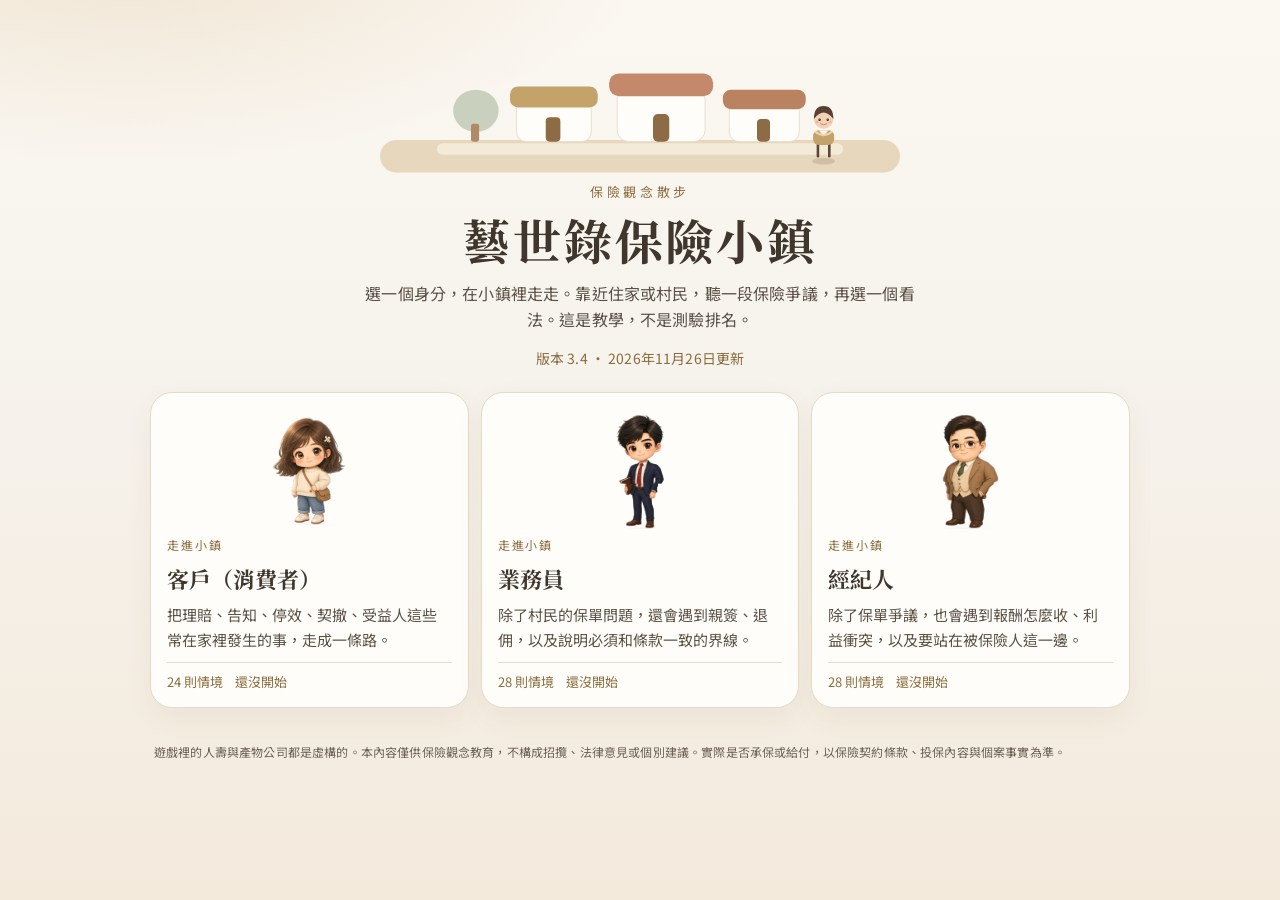
==== island/index.html @ 9fe7c7e7 "Use the smooth chibi walk sheets for every character. All fourteen sheets share one draw size, about" ====
<!DOCTYPE html>
<html lang="zh-Hant">
<head>
  <meta charset="utf-8">
  <meta name="viewport" content="width=device-width, initial-scale=1, viewport-fit=cover">
  <meta name="robots" content="noindex,nofollow">
  <meta name="theme-color" content="#f6f2ec">
  <meta name="format-detection" content="telephone=no">
  <title>藝世錄保險小鎮｜保險觀念散步</title>
  <meta name="description" content="藝世錄保險小鎮是原創的保險觀念教學小遊戲。實際是否給付，以保單條款為準。">
  <link rel="icon" href="../favicon.png">
  <link rel="preconnect" href="https://fonts.googleapis.com">
  <link rel="preconnect" href="https://fonts.gstatic.com" crossorigin>
  <link href="https://fonts.googleapis.com/css2?family=Noto+Sans+TC:wght@400;500;600;700&family=Noto+Serif+TC:wght@600;700&display=swap" rel="stylesheet">
  <link rel="stylesheet" href="styles.css?v=3.4">
</head>
<body>
  <a class="skip" href="#title-main">跳至主要內容</a>
  <section id="title-screen">
    <div class="shell">
      <svg class="skyline" viewBox="0 0 640 168" role="img" aria-label="藝世錄保險小鎮的房子、小路與樹">
        <rect x="0" y="128" width="640" height="40" rx="20" fill="#e7d7bc"/>
        <rect x="70" y="132" width="500" height="14" rx="7" fill="#f4ead8"/>
        <ellipse cx="118" cy="92" rx="28" ry="26" fill="#c9d0be"/>
        <rect x="112" y="108" width="10" height="22" rx="3" fill="#b08968"/>
        <g>
          <rect x="168" y="78" width="92" height="52" rx="12" fill="#fffdf9" stroke="#e3dacb"/>
          <rect x="160" y="62" width="108" height="26" rx="10" fill="#c4a36a"/>
          <rect x="204" y="100" width="18" height="30" rx="5" fill="#8d6b45"/>
        </g>
        <g>
          <rect x="292" y="64" width="108" height="66" rx="14" fill="#fffdf9" stroke="#e3dacb"/>
          <rect x="282" y="46" width="128" height="28" rx="12" fill="#c4896a"/>
          <rect x="336" y="96" width="20" height="34" rx="6" fill="#8d6b45"/>
        </g>
        <g>
          <rect x="430" y="80" width="86" height="50" rx="12" fill="#fffdf9" stroke="#e3dacb"/>
          <rect x="422" y="66" width="102" height="24" rx="10" fill="#b98362"/>
          <rect x="464" y="102" width="16" height="28" rx="5" fill="#8d6b45"/>
        </g>
        <g transform="translate(524,70)">
          <ellipse cx="22" cy="84" rx="14" ry="4" fill="rgba(90,70,40,.16)"/>
          <path d="M15 62 v16" stroke="#5c4638" stroke-width="3.2" stroke-linecap="round"/>
          <path d="M29 62 v16" stroke="#5c4638" stroke-width="3.2" stroke-linecap="round"/>
          <rect x="9" y="46" width="26" height="18" rx="7" fill="#c4a36a"/>
          <path d="M16 46 L22 53 L28 46" fill="#fff6ea"/>
          <path d="M12 48 Q22 56 32 48" stroke="#f0d5b4" stroke-width="2.4" fill="none" stroke-linecap="round"/>
          <circle cx="22" cy="32" r="12" fill="#f4d2b4"/>
          <path d="M10 32 Q10 16 22 16 Q34 16 34 32 Q28 24 22 24 Q16 24 10 32" fill="#5a4034"/>
          <circle cx="17" cy="33" r="1.5" fill="#3a2e28"/>
          <circle cx="27" cy="33" r="1.5" fill="#3a2e28"/>
          <circle cx="16.4" cy="32.4" r="0.45" fill="#fff"/>
          <circle cx="26.4" cy="32.4" r="0.45" fill="#fff"/>
          <path d="M18 38 Q22 41 26 38" stroke="#c47d78" stroke-width="1.1" fill="none" stroke-linecap="round"/>
          <ellipse cx="14" cy="36" rx="2" ry="1" fill="rgba(206,124,110,.4)"/>
          <ellipse cx="30" cy="36" rx="2" ry="1" fill="rgba(206,124,110,.4)"/>
        </g>
      </svg>
      <p class="eyebrow">保險觀念散步</p>
      <h1 id="title-main">藝世錄保險小鎮</h1>
      <p class="lede">選一個身分，在小鎮裡走走。靠近住家或村民，聽一段保險爭議，再選一個看法。這是教學，不是測驗排名。</p>
      <p class="version" id="version-line">版本 3.4 · 2026年11月26日更新</p>
      <div class="roles" role="group" aria-label="選擇身分">
        <button class="role-card" type="button" data-role="consumer">
          <img class="role-full" alt="" data-art="client" width="88" height="120">
          <span class="kicker">走進小鎮</span>
          <span class="role-name">客戶（消費者）</span>
          <span class="role-desc">把理賠、告知、停效、契撤、受益人這些常在家裡發生的事，走成一條路。</span>
          <span class="role-meta"><span id="count-consumer">24 則情境</span><span id="prog-consumer">還沒開始</span></span>
        </button>
        <button class="role-card" type="button" data-role="agent">
          <img class="role-full" alt="" data-art="agent" width="88" height="120">
          <span class="kicker">走進小鎮</span>
          <span class="role-name">業務員</span>
          <span class="role-desc">除了村民的保單問題，還會遇到親簽、退佣，以及說明必須和條款一致的界線。</span>
          <span class="role-meta"><span id="count-agent">28 則情境</span><span id="prog-agent">還沒開始</span></span>
        </button>
        <button class="role-card" type="button" data-role="broker">
          <img class="role-full" alt="" data-art="broker" width="88" height="120">
          <span class="kicker">走進小鎮</span>
          <span class="role-name">經紀人</span>
          <span class="role-desc">除了保單爭議，也會遇到報酬怎麼收、利益衝突，以及要站在被保險人這一邊。</span>
          <span class="role-meta"><span id="count-broker">28 則情境</span><span id="prog-broker">還沒開始</span></span>
        </button>
      </div>
      <p class="legal">遊戲裡的人壽與產物公司都是虛構的。本內容僅供保險觀念教育，不構成招攬、法律意見或個別建議。實際是否承保或給付，以保險契約條款、投保內容與個案事實為準。</p>
      <div id="gender-pick" hidden>
        <p class="lede" id="gender-role">選好身分之後，再選角色外觀。</p>
        <div class="roles gender-roles">
          <button type="button" class="role-card" data-gender="m">
            <img id="gender-art-m" class="role-full" alt="" width="88" height="120">
            <span class="role-name">男</span>
          </button>
          <button type="button" class="role-card" data-gender="f">
            <img id="gender-art-f" class="role-full" alt="" width="88" height="120">
            <span class="role-name">女</span>
          </button>
        </div>
        <p class="legal">男、女都是原創角色。外觀不影響情境內容。</p>
      </div>
      <div id="load-strip" hidden>
        <p>正在準備這個角色和小鎮</p>
        <div class="load-track"><div id="load-bar"></div></div>
      </div>
    </div>
  </section>

  <section id="play-screen" hidden>
    <div class="stage" id="stage">
      <canvas id="view" aria-label="藝世錄保險小鎮。電腦可用滑鼠點地面移動，或用方向鍵與 WASD。靠近村民後按 E 或空白鍵對話。"></canvas>
      <div class="status" id="status">
        <span id="st-season">秋</span>
        <span id="st-time">--:--</span>
        <span id="st-place">家</span>
        <span id="st-role">客戶 Lv.1</span>
        <span class="xp-wrap" aria-hidden="true"><span id="xp-fill"></span></span>
        <span id="st-day">第 1 天</span>
        <span id="st-coin">現金 0</span>
        <span id="st-save">存款 0</span>
        <span id="st-stam">體力 100/100</span>
      </div>
      <button type="button" class="orb map-btn" id="btn-map" aria-label="地圖">圖</button>
      <button type="button" class="orb avatar-btn" id="btn-avatar" aria-label="主角">
        <canvas id="avatar-face" width="96" height="96"></canvas>
      </button>
      <p class="desktop-hint" id="desktop-hint">點地面走路 · 方向鍵或 WASD · E 或空白鍵對話</p>
      <p class="near-label" id="near-label" hidden></p>
      <p class="toast" id="toast" hidden></p>
      <p class="rotate-hint" id="rotate-hint" hidden>橫向時畫面會擠。把手機轉成直向，比較好看。</p>
      <div class="coach" id="coach" hidden>
        <p id="coach-text"></p>
        <button type="button" id="coach-skip">略過教學</button>
      </div>
      <div class="quest" id="quest">
        <span id="quest-text">目標：走出家門</span>
        <button type="button" id="quest-go">帶我去</button>
      </div>
      <p class="town-alert" id="town-alert" hidden>颱風日：蘆灣和釣魚休息。住宅火災不會自動包含風災。遊戲事件。</p>
      <button type="button" class="radio-pill" id="radio">
        <span id="radio-now">正在播</span>
        <span id="radio-next">下一檔</span>
      </button>
      <p class="floater" id="floater" hidden></p>
      <div class="reward" id="reward" hidden>
        <strong>記下了</strong>
        <p id="reward-body"></p>
      </div>
    </div>
    <footer class="legal">遊戲裡的人壽與產物公司都是虛構的。本內容僅供保險觀念教育，不構成招攬、法律意見或個別建議。實際是否承保或給付，以保險契約條款、投保內容與個案事實為準。</footer>
    <div class="joystick" id="joystick" aria-hidden="true">
      <div class="knob"></div>
    </div>
    <button type="button" class="talk-btn" id="talk-btn" disabled>對話</button>
  </section>

  <div class="dialog" id="dialog" hidden role="dialog" aria-modal="true" aria-labelledby="dlg-title">
    <div class="sheet" tabindex="-1">
      <div class="sheet-head">
        <div>
          <p class="place" id="dlg-place"></p>
          <h2 id="dlg-title"></h2>
        </div>
        <button type="button" class="icon-btn" id="dlg-close" aria-label="關閉">×</button>
      </div>
      <div class="who">
        <img id="dlg-bust" class="bust" alt="" hidden>
        <canvas id="dlg-portrait" width="300" height="340" aria-hidden="true"></canvas>
        <p class="speaker" id="dlg-speaker"></p>
      </div>
      <p class="body-copy" id="dlg-body"></p>
      <div class="line-nav" id="dlg-nav">
        <button type="button" class="ghost" id="dlg-prev">上一句</button>
        <button type="button" class="primary" id="dlg-next">下一句</button>
      </div>
      <div class="options" id="dlg-options"></div>
      <div class="feedback" id="dlg-feedback" hidden>
        <p class="verdict" id="dlg-verdict"></p>
        <p class="best-line" id="dlg-best"></p>
        <p class="explain" id="dlg-explain"></p>
        <p class="explain" id="dlg-prior"></p>
        <p class="explain" id="dlg-basis"></p>
        <div class="tip" id="dlg-tip">
          <strong id="dlg-tip-label"></strong>
          <p id="dlg-tip-body"></p>
        </div>
        <button type="button" class="primary" id="dlg-save">記下來</button>
        <button type="button" class="ghost" id="dlg-retry" hidden>再選一次</button>
      </div>
      <p class="sheet-note">教學情境。實際是否給付，以保單條款、投保內容與個案事實為準。</p>
    </div>
  </div>

  <div class="dialog" id="map-panel" hidden role="dialog" aria-modal="true" aria-labelledby="map-title">
    <div class="sheet map-sheet" tabindex="-1">
      <div class="sheet-head">
        <div>
          <p class="place">藝世錄保險小鎮</p>
          <h2 id="map-title">地圖</h2>
        </div>
        <button type="button" class="icon-btn" id="map-close" aria-label="關閉">×</button>
      </div>
      <p class="body-copy">拖曳移動，雙指或滾輪縮放。點建築會走過去。紅點是你現在的位置。</p>
      <canvas id="town-map" aria-label="藝世錄保險小鎮全景地圖"></canvas>
      <div class="map-tools">
        <button type="button" class="chip" id="map-in" aria-label="放大">＋</button>
        <button type="button" class="chip" id="map-out" aria-label="縮小">－</button>
        <button type="button" class="chip" id="map-fit">看全景</button>
      </div>
      <div id="map-levels" class="map-levels"></div>
    </div>
  </div>

  <div class="dialog" id="menu-panel" hidden role="dialog" aria-modal="true" aria-labelledby="menu-title">
    <div class="sheet" tabindex="-1">
      <div class="sheet-head">
        <div>
          <p class="place">藝世錄保險小鎮</p>
          <h2 id="menu-title">這個身分</h2>
        </div>
        <button type="button" class="icon-btn" id="menu-close" aria-label="關閉">×</button>
      </div>
      <div class="menu-actions">
        <button type="button" class="chip" id="btn-finance">我的財務</button>
        <button type="button" class="chip" id="btn-tips">賺錢小秘籍</button>
        <button type="button" class="chip" id="btn-pack">背包</button>
        <button type="button" class="chip" id="btn-clients">客戶簿</button>
        <button type="button" class="chip" id="btn-badges">徽章</button>
        <button type="button" class="chip" id="btn-progress">進度</button>
        <button type="button" class="chip" id="btn-role">換身分</button>
        <button type="button" class="chip" id="btn-sound" aria-pressed="false">音效關</button>
        <button type="button" class="chip" id="btn-music" aria-pressed="false">音樂關</button>
        <button type="button" class="chip" data-font="md">標準</button>
        <button type="button" class="chip" data-font="lg">大</button>
        <button type="button" class="chip" data-font="xl">特大</button>
      </div>
    </div>
  </div>

  <div class="dialog" id="finance" hidden role="dialog" aria-modal="true" aria-labelledby="finance-title">
    <div class="sheet" tabindex="-1">
      <div class="sheet-head">
        <div>
          <p class="place">藝世錄保險小鎮</p>
          <h2 id="finance-title">我的財務</h2>
        </div>
        <button type="button" class="icon-btn" id="finance-close" aria-label="關閉">×</button>
      </div>
      <div id="finance-body"></div>
      <p class="sheet-note">遊戲數值，非真實利率，也不是真實的保費或給付。</p>
    </div>
  </div>

  <div class="dialog" id="facility" hidden role="dialog" aria-modal="true" aria-labelledby="facility-title">
    <div class="sheet" tabindex="-1">
      <div class="sheet-head">
        <div>
          <p class="place">藝世錄保險小鎮</p>
          <h2 id="facility-title"></h2>
        </div>
        <button type="button" class="icon-btn" id="facility-close" aria-label="關閉">×</button>
      </div>
      <div id="facility-body"></div>
    </div>
  </div>

  <div class="dialog" id="progress" hidden role="dialog" aria-modal="true" aria-labelledby="progress-title">
    <div class="sheet" tabindex="-1">
      <div class="sheet-head">
        <div>
          <p class="place">藝世錄保險小鎮</p>
          <h2 id="progress-title">這個身分的進度</h2>
        </div>
        <button type="button" class="icon-btn" id="progress-close" aria-label="關閉">×</button>
      </div>
      <p class="body-copy" id="progress-summary"></p>
      <ul class="progress-list" id="progress-list"></ul>
      <button type="button" class="ghost" id="progress-clear">清除這個身分的紀錄</button>
      <p class="sheet-note" id="progress-version"></p>
    </div>
  </div>

  <noscript><p class="legal">藝世錄保險小鎮需要開啟 JavaScript 才能走動與對話。</p></noscript>
  <script src="scenarios.js?v=3.4" defer></script>
  <script src="characters.js?v=3.4" defer></script>
  <script src="rooms.js?v=3.4" defer></script>
  <script src="art.js?v=3.4" defer></script>
  <script src="life.js?v=3.4" defer></script>
  <script src="game.js?v=3.4" defer></script>
</body>
</html>
---- island/styles.css ----
:root {
  --bg: #f6f2ec;
  --bg-2: #efe8dd;
  --card: #fffdf9;
  --ink: #3f362e;
  --secondary: #5a5147;
  --gold: #a5865a;
  --gold-deep: #8a6d3f;
  --gold-soft: #e4d3b4;
  --line: #e3dacb;
  --serif: "Noto Serif TC", "Songti TC", "PMingLiU", "Times New Roman", serif;
  --sans: "Noto Sans TC", "PingFang TC", "Microsoft JhengHei", "WenQuanYi Micro Hei", system-ui, sans-serif;
  color-scheme: light;
}

* { box-sizing: border-box; }

[hidden] { display: none !important; }

html, body {
  margin: 0;
  height: 100%;
  background: var(--bg);
  color: var(--ink);
  font-family: var(--sans);
  font-size: 16px;
  line-height: 1.65;
  letter-spacing: 0.01em;
}

body {
  overflow: hidden;
}

button, input { font: inherit; color: inherit; }

button { cursor: pointer; }

:focus-visible {
  outline: 2px solid var(--gold);
  outline-offset: 3px;
}

.skip {
  position: absolute;
  left: 12px;
  top: -48px;
  z-index: 80;
  background: var(--ink);
  color: var(--bg);
  padding: 8px 14px;
  border-radius: 999px;
  text-decoration: none;
}

.skip:focus { top: 12px; }

#title-screen {
  height: 100vh;
  height: 100dvh;
  overflow: auto;
  -webkit-overflow-scrolling: touch;
  background:
    radial-gradient(900px 420px at 10% -10%, rgba(212, 184, 138, 0.35), transparent 60%),
    linear-gradient(180deg, #fbf7f1 0%, var(--bg) 42%, #f3eadc 100%);
}

#title-screen[hidden],
#play-screen[hidden] { display: none !important; }

.shell {
  width: min(980px, calc(100% - 32px));
  margin: 0 auto;
  padding: 28px 0 18px;
}

.skyline {
  width: min(520px, 100%);
  height: auto;
  display: block;
  margin: 0 auto 8px;
}

.eyebrow {
  margin: 0;
  text-align: center;
  color: var(--gold-deep);
  letter-spacing: 0.28em;
  font-size: 13px;
}

h1 {
  margin: 8px 0 0;
  text-align: center;
  font-family: var(--serif);
  font-weight: 700;
  font-size: clamp(28px, 6.2vw, 48px);
  letter-spacing: 0.06em;
  line-height: 1.25;
}

.lede {
  margin: 10px auto 0;
  max-width: 36em;
  text-align: center;
  color: var(--secondary);
}

.version {
  margin: 14px 0 0;
  text-align: center;
  color: var(--gold-deep);
  font-size: 14px;
}

.roles {
  display: grid;
  grid-template-columns: 1fr;
  gap: 12px;
  margin-top: 22px;
}

.role-card {
  display: flex;
  flex-direction: column;
  align-items: flex-start;
  gap: 6px;
  text-align: left;
  background: var(--card);
  border: 1px solid var(--line);
  border-radius: 22px;
  padding: 16px 16px 14px;
  box-shadow: 0 10px 28px rgba(120, 90, 40, 0.06);
  transition: border-color 0.15s ease, transform 0.15s ease;
}

.role-full {
  width: 88px;
  height: 120px;
  object-fit: contain;
  align-self: center;
}

.role-card:hover,
.role-card:focus-visible {
  border-color: var(--gold);
  transform: translateY(-1px);
}

.kicker {
  color: var(--gold-deep);
  font-size: 12px;
  letter-spacing: 0.16em;
}

.role-name {
  font-family: var(--serif);
  font-size: 22px;
  font-weight: 700;
}

.role-desc { color: var(--secondary); font-size: 15px; }

.role-meta {
  display: flex;
  flex-wrap: wrap;
  gap: 8px 12px;
  width: 100%;
  margin-top: 4px;
  padding-top: 8px;
  border-top: 1px solid var(--line);
  color: var(--gold-deep);
  font-size: 13px;
}

.legal {
  margin: 22px 0 0;
  padding: 12px 4px 8px;
  color: #6d6256;
  font-size: 12px;
  line-height: 1.6;
}

#play-screen {
  display: flex;
  flex-direction: column;
  height: 100vh;
  height: 100dvh;
  background: var(--bg);
}

.hud {
  display: flex;
  flex-wrap: wrap;
  align-items: center;
  gap: 6px 10px;
  padding: 8px 12px;
  background: rgba(255, 253, 249, 0.96);
  border-bottom: 1px solid var(--line);
  z-index: 2;
}

.hud-title {
  font-family: var(--serif);
  font-weight: 700;
  letter-spacing: 0.04em;
  font-size: 16px;
}

.hud-role, .hud-stat {
  color: var(--secondary);
  font-size: 14px;
}

.hud-actions {
  display: flex;
  flex-wrap: wrap;
  gap: 6px;
  margin-left: auto;
}

.chip, .tiny, .primary, .ghost, .option, .talk-btn {
  border-radius: 999px;
}

.chip, .tiny, .ghost, .option, .talk-btn, .icon-btn {
  background: #fff;
  border: 1px solid var(--line);
}

.chip, .tiny {
  min-height: 44px;
  min-width: 44px;
  padding: 8px 12px;
}

.chip[aria-pressed="true"] {
  background: #f3ead6;
  border-color: var(--gold);
}

.stage {
  position: relative;
  flex: 1;
  min-height: 0;
}

#view {
  position: absolute;
  inset: 0;
  width: 100%;
  height: 100%;
  touch-action: none;
  display: block;
}

.desktop-hint, .near-label, .toast {
  position: absolute;
  z-index: 3;
  pointer-events: none;
  background: rgba(255, 253, 249, 0.92);
  border: 1px solid var(--line);
  border-radius: 999px;
  color: var(--secondary);
  font-size: 13px;
}

.desktop-hint {
  left: 12px;
  bottom: 12px;
  padding: 6px 12px;
}

.near-label {
  left: 50%;
  bottom: 18px;
  transform: translateX(-50%);
  padding: 6px 14px;
  color: var(--ink);
}

.toast {
  top: 78px;
  left: 8px;
  right: 86px;
  width: auto;
  transform: none;
  text-align: left;
  padding: 8px 12px;
  border-radius: 16px;
}

#play-screen .legal {
  display: none;
}

.joystick { display: none; }

.status {
  position: absolute;
  z-index: 4;
  top: 8px;
  left: 8px;
  right: 86px;
  display: flex;
  flex-wrap: wrap;
  gap: 4px 10px;
  overflow: hidden;
  background: rgba(42, 32, 26, 0.78);
  color: #f6efe4;
  border-radius: 18px;
  padding: 7px 10px;
  font-size: 12px;
  line-height: 1.35;
}

.xp-wrap {
  flex: 1 0 100%;
  height: 6px;
  border-radius: 999px;
  background: rgba(255, 253, 249, 0.28);
  overflow: hidden;
}

#xp-fill {
  display: block;
  height: 100%;
  width: 0;
  background: #e7c98a;
  transition: width 0.6s ease;
}

.floater {
  position: absolute;
  z-index: 7;
  left: 50%;
  top: 32%;
  margin: 0;
  color: #fffdf8;
  font-weight: 700;
  font-size: 22px;
  letter-spacing: 0.04em;
  text-shadow: 0 2px 0 rgba(62, 42, 20, 0.55);
  pointer-events: none;
  white-space: pre-line;
  text-align: center;
  animation: float-up 1.15s ease forwards;
}

@keyframes float-up {
  from { opacity: 1; transform: translate(-50%, 10px); }
  to { opacity: 0; transform: translate(-50%, -42px); }
}

.orb {
  position: absolute;
  z-index: 5;
  width: 48px;
  height: 48px;
  border-radius: 50%;
  border: 2px solid rgba(243, 230, 207, 0.95);
  background: rgba(42, 32, 26, 0.82);
  color: #f6efe4;
  padding: 0;
  overflow: hidden;
  font-weight: 700;
}

.map-btn { top: 8px; right: 8px; }
.avatar-btn { top: 62px; right: 8px; background: #f3e6d0; }

.quest {
  position: absolute;
  z-index: 4;
  top: 78px;
  left: 8px;
  right: 86px;
  display: flex;
  gap: 8px;
  align-items: center;
  background: rgba(255, 253, 249, 0.94);
  border: 1px solid var(--line);
  border-radius: 16px;
  padding: 6px 8px 6px 12px;
  font-size: 13px;
}

.quest span { flex: 1; line-height: 1.35; }

.quest span { min-width: 0; }

.quest button {
  flex: none;
  border: 0;
  border-radius: 999px;
  background: var(--gold);
  color: #fffdf9;
  min-width: 72px;
  min-height: 44px;
  padding: 8px 12px;
  animation: hean-pulse 1.8s ease-in-out infinite;
}

.town-alert {
  position: absolute;
  z-index: 4;
  left: 8px;
  right: 86px;
  bottom: 176px;
  margin: 0;
  padding: 8px 10px;
  border-radius: 12px;
  background: rgba(63, 54, 46, 0.88);
  color: #fffdf9;
  font-size: 13px;
  line-height: 1.4;
}

.radio-pill {
  position: absolute;
  z-index: 4;
  left: 8px;
  bottom: 108px;
  width: min(220px, 54vw);
  margin: 0;
  padding: 8px 10px;
  border: 1px solid var(--line);
  border-radius: 14px;
  background: rgba(255, 253, 249, 0.94);
  color: #3f362e;
  text-align: left;
  line-height: 1.35;
}

.radio-pill span { display: block; font-size: 12px; }
.radio-pill #radio-now { font-weight: 700; }

.map-levels {
  flex: none;
  margin-top: 8px;
  font-size: 13px;
  line-height: 1.45;
}

.map-levels p { margin: 0 0 4px; }

.map-level-title { font-weight: 700; }

.reward {
  position: fixed;
  z-index: 40;
  left: 50%;
  top: 42%;
  transform: translate(-50%, -50%);
  width: min(280px, calc(100vw - 32px));
  background: #fffdf9;
  border-radius: 20px;
  padding: 16px 18px;
  box-shadow: 0 12px 30px rgba(80, 60, 30, 0.2);
  text-align: center;
}

.reward p { margin: 6px 0 0; }
.avatar-btn canvas { width: 100%; height: 100%; display: block; }

.menu-actions, .map-list {
  display: flex;
  flex-wrap: wrap;
  gap: 8px;
  margin: 14px 0 0;
  padding: 0;
  list-style: none;
}

.map-list {
  max-height: none;
  gap: 6px;
}

.map-list li {
  background: transparent;
  padding: 0;
}

.map-sheet {
  display: flex;
  flex-direction: column;
  height: min(86dvh, 780px);
  overflow: auto;
}

#town-map {
  width: 100%;
  flex: 1 1 auto;
  min-height: 180px;
  touch-action: none;
  border-radius: 16px;
  background: #efe6d6;
}

#map-fit { margin-top: 8px; align-self: flex-start; }

.map-list .chip:disabled {
  opacity: 0.55;
}

#facility-body input,
#facility-body .primary,
#facility-body .ghost {
  display: block;
  width: 100%;
  margin: 8px 0;
}

.joystick {
  position: fixed;
  z-index: 6;
  left: 14px;
  bottom: calc(16px + env(safe-area-inset-bottom));
  width: 112px;
  height: 112px;
  border-radius: 50%;
  background: rgba(255, 253, 249, 0.78);
  border: 2px solid rgba(165, 134, 90, 0.55);
  touch-action: none;
  user-select: none;
}

.knob {
  position: absolute;
  left: 50%;
  top: 50%;
  width: 48px;
  height: 48px;
  margin: -24px 0 0 -24px;
  border-radius: 50%;
  background: var(--card);
  border: 1px solid var(--line);
  box-shadow: 0 4px 12px rgba(80, 60, 30, 0.14);
}

.talk-btn {
  display: flex;
  align-items: center;
  justify-content: center;
  position: fixed;
  z-index: 6;
  right: 16px;
  bottom: calc(16px + env(safe-area-inset-bottom));
  width: 86px;
  height: 86px;
  min-width: 86px;
  min-height: 86px;
  border-radius: 50%;
  border: 3px solid #e7d3b4;
  background: #f3e6cf;
  color: #4a3b2a;
  font-weight: 700;
  box-shadow: 0 10px 22px rgba(80, 60, 30, 0.18);
  user-select: none;
}

.talk-btn.ready {
  background: #e7c98a;
  color: #3f362e;
  border-color: #a5865a;
  animation: hean-pulse 1.6s ease-in-out infinite;
}

.quest button {
  animation: hean-pulse 1.8s ease-in-out infinite;
}

@keyframes hean-pulse {
  0%, 100% { transform: scale(1); }
  50% { transform: scale(1.06); }
}

@media (prefers-reduced-motion: reduce) {
  .talk-btn.ready,
  .quest button { animation: none; }
}

.talk-btn.watch {
  width: 108px;
  height: 108px;
  min-width: 108px;
  min-height: 108px;
  background: #f0c14a;
  color: #3f362e;
  border-color: #e7d7a2;
  font-size: 18px;
}

.talk-btn:disabled {
  opacity: 0.72;
}

@media (pointer: coarse), (max-width: 900px) {
  .joystick { display: block; }
  .desktop-hint { display: none; }
  .near-label { bottom: 46px; max-width: 42vw; text-align: center; }
}

body.ui-busy .joystick,
body.ui-busy .talk-btn,
body.ui-busy .near-label,
body.ui-busy .toast { visibility: hidden; }

.dialog {
  position: fixed;
  inset: 0;
  z-index: 30;
  background: rgba(63, 54, 46, 0.32);
  display: flex;
  align-items: flex-end;
  justify-content: center;
  padding: 10px;
}

.dialog[hidden] { display: none !important; }

.sheet {
  width: min(680px, 100%);
  max-height: min(86dvh, 780px);
  overflow: auto;
  background: var(--card);
  border-radius: 24px;
  padding: 16px 16px 14px;
  box-shadow: 0 18px 50px rgba(80, 60, 30, 0.18);
}

.sheet-head {
  display: flex;
  align-items: flex-start;
  gap: 8px;
}

.sheet-head > div { flex: 1; min-width: 0; }

.sheet:focus { outline: none; }

.sheet-head h2 {
  margin: 0;
  font-family: var(--serif);
  font-size: 22px;
  line-height: 1.35;
  flex: 1;
}

.place {
  margin: 0 0 2px;
  color: var(--gold-deep);
  font-size: 13px;
  letter-spacing: 0.08em;
}

.icon-btn {
  width: 44px;
  height: 44px;
  min-width: 44px;
  min-height: 44px;
  border-radius: 12px;
  flex: none;
  font-size: 22px;
}

.icon-btn.text-close {
  width: auto;
  min-width: 76px;
  padding: 0 10px;
  font-size: 15px;
  font-weight: 700;
}

#facility.news-open .sheet {
  background: #f7f1e6;
}

.news-top {
  display: flex;
  gap: 12px;
  align-items: flex-start;
  margin-top: 8px;
}

.news-anchor {
  width: 72px;
  height: 90px;
  flex: none;
  border-radius: 12px;
  background: #f3e6cf;
}

.news-live {
  display: inline-block;
  background: #9a3d3d;
  color: #fffdf9;
  font-size: 12px;
  font-weight: 700;
  letter-spacing: 0.08em;
  padding: 2px 8px;
  border-radius: 999px;
}

.news-tabs, .news-nav {
  display: flex;
  gap: 8px;
  align-items: center;
  margin-top: 12px;
}

.news-tab, .news-nav .ghost {
  min-height: 40px;
}

.news-tab {
  flex: 1;
  border-radius: 999px;
  background: #f3e6cf;
  color: #4a3b2a;
  font-weight: 700;
}

.news-tab.on {
  background: #8d5a3a;
  color: #fffdf9;
}

.news-nav span {
  flex: none;
  min-width: 52px;
  text-align: center;
  font-weight: 700;
  white-space: nowrap;
}

.news-list {
  margin-top: 10px;
  background: #1c3558;
  border-radius: 14px;
  padding: 6px;
  max-height: 220px;
  overflow: auto;
}

.news-row {
  display: block;
  width: 100%;
  text-align: left;
  background: transparent;
  color: #f7f1e6;
  border: 0;
  border-radius: 8px;
  padding: 8px 10px;
  min-height: 40px;
}

.news-row.on {
  background: rgba(247, 241, 230, 0.16);
}

.sheet-head {
  position: sticky;
  top: 0;
  z-index: 2;
  background: var(--card);
  padding-bottom: 8px;
}

.who {
  display: flex;
  align-items: flex-end;
  gap: 12px;
  margin-top: 12px;
}

.bust {
  width: 108px;
  height: 156px;
  object-fit: contain;
  object-position: bottom;
  flex: none;
}

#dlg-portrait {
  position: static;
  width: 92px;
  height: 108px;
  flex: none;
  border-radius: 18px;
  background: #f6efe4;
  display: block;
}

.who .speaker {
  margin: 0;
  font-size: 18px;
}

.speaker {
  margin: 10px 0 0;
  font-weight: 700;
}

.body-copy { margin: 6px 0 0; }

.options { margin-top: 8px; }

.option {
  display: block;
  width: 100%;
  text-align: left;
  margin: 8px 0;
  padding: 12px 14px;
  border-radius: 16px;
  line-height: 1.6;
  min-height: 48px;
}

.option:hover, .option:focus-visible { border-color: var(--gold); background: #fbf6ee; }

.feedback { margin-top: 8px; }

.verdict {
  margin: 0;
  font-family: var(--serif);
  font-size: 18px;
}

.verdict.best { color: #6d6232; }
.verdict.miss { color: #7a5344; }

.best-line, .explain { margin: 8px 0 0; }

.tip {
  margin-top: 12px;
  background: #f8f1e4;
  border-radius: 16px;
  padding: 12px 14px;
}

.tip strong {
  display: block;
  color: var(--gold-deep);
  font-size: 13px;
  margin-bottom: 4px;
}

.tip p { margin: 0; }

.primary, .ghost {
  display: block;
  width: 100%;
  min-height: 48px;
  margin-top: 10px;
}

.primary {
  border: 0;
  background: var(--gold);
  color: #fffdf9;
  font-weight: 700;
}

.ghost { background: transparent; }

.sheet-note {
  margin: 12px 0 0;
  color: #6d6256;
  font-size: 12px;
}

.progress-list { list-style: none; margin: 12px 0 0; padding: 0; }

.progress-item {
  display: grid;
  grid-template-columns: 1fr auto;
  gap: 8px;
  align-items: center;
  padding: 10px 0;
  border-top: 1px solid var(--line);
}

.progress-item p { margin: 2px 0 0; color: var(--secondary); font-size: 14px; }

.badge {
  display: inline-block;
  margin-right: 6px;
  padding: 1px 8px;
  border-radius: 999px;
  background: var(--bg-2);
  color: var(--gold-deep);
  font-size: 12px;
}

.badge.best { background: #efe4c4; }
.badge.seen { background: #f3e6dc; }

@media (max-width: 520px) {
  .hud-title { flex: 1 0 100%; }
}

@media (min-width: 800px) {
  .roles { grid-template-columns: repeat(3, 1fr); }
  .dialog { align-items: center; padding: 24px; }
  .shell { padding-top: 36px; }
  #dlg-portrait { width: 120px; height: 140px; }
}

@media (prefers-reduced-motion: reduce) {
  .role-card { transition: none; }
}

body.font-lg { font-size: 18px; }
body.font-xl { font-size: 21px; }

#progress-summary { white-space: pre-line; }

.dialog.dock {
  background: transparent;
  pointer-events: none;
  align-items: flex-end;
}

.dialog.dock .sheet {
  pointer-events: auto;
  max-height: 48dvh;
  margin-bottom: 8px;
}

.line-nav {
  display: flex;
  gap: 8px;
}

.line-nav .ghost,
.line-nav .primary {
  width: auto;
  flex: 1;
}

.map-tools {
  display: flex;
  gap: 8px;
  margin-top: 8px;
}

.map-tools .chip { min-width: 44px; }

#load-strip { margin-top: 16px; text-align: center; }
.load-track {
  height: 8px;
  border-radius: 999px;
  background: #efe6d6;
  overflow: hidden;
}
#load-bar { height: 100%; width: 0; background: #a5865a; }

.coach, .rotate-hint {
  position: absolute;
  z-index: 5;
  left: 8px;
  right: 8px;
  bottom: 132px;
  background: rgba(255, 253, 249, 0.96);
  border: 1px solid var(--line);
  border-radius: 16px;
  padding: 10px 12px;
}

.coach { display: flex; gap: 8px; align-items: center; }
.coach p { margin: 0; flex: 1; }
#coach-skip { min-height: 44px; min-width: 44px; }

.rotate-hint { bottom: auto; top: 132px; }

body.landscape .status {
  flex-wrap: nowrap;
  overflow: auto;
  font-size: 12px;
}

body.landscape .quest { font-size: 12px; }

#facility-body a { display: block; margin-top: 8px; color: var(--gold-deep); }

#facility-body .primary,
#facility-body .ghost,
.passbook .ghost {
  width: 100%;
  margin-top: 8px;
}

.finance-h {
  margin: 14px 0 4px;
  font-size: 16px;
}

.compare {
  display: grid;
  grid-template-columns: 1fr 1fr;
  gap: 8px;
  margin-top: 10px;
}

.compare p {
  margin: 0;
  background: #f7f1e6;
  border-radius: 16px;
  padding: 10px;
}

.passbook { margin-top: 8px; }

.gender-roles { grid-template-columns: 1fr 1fr; }
.gender-roles .role-full { width: 120px; height: 168px; object-fit: contain; }
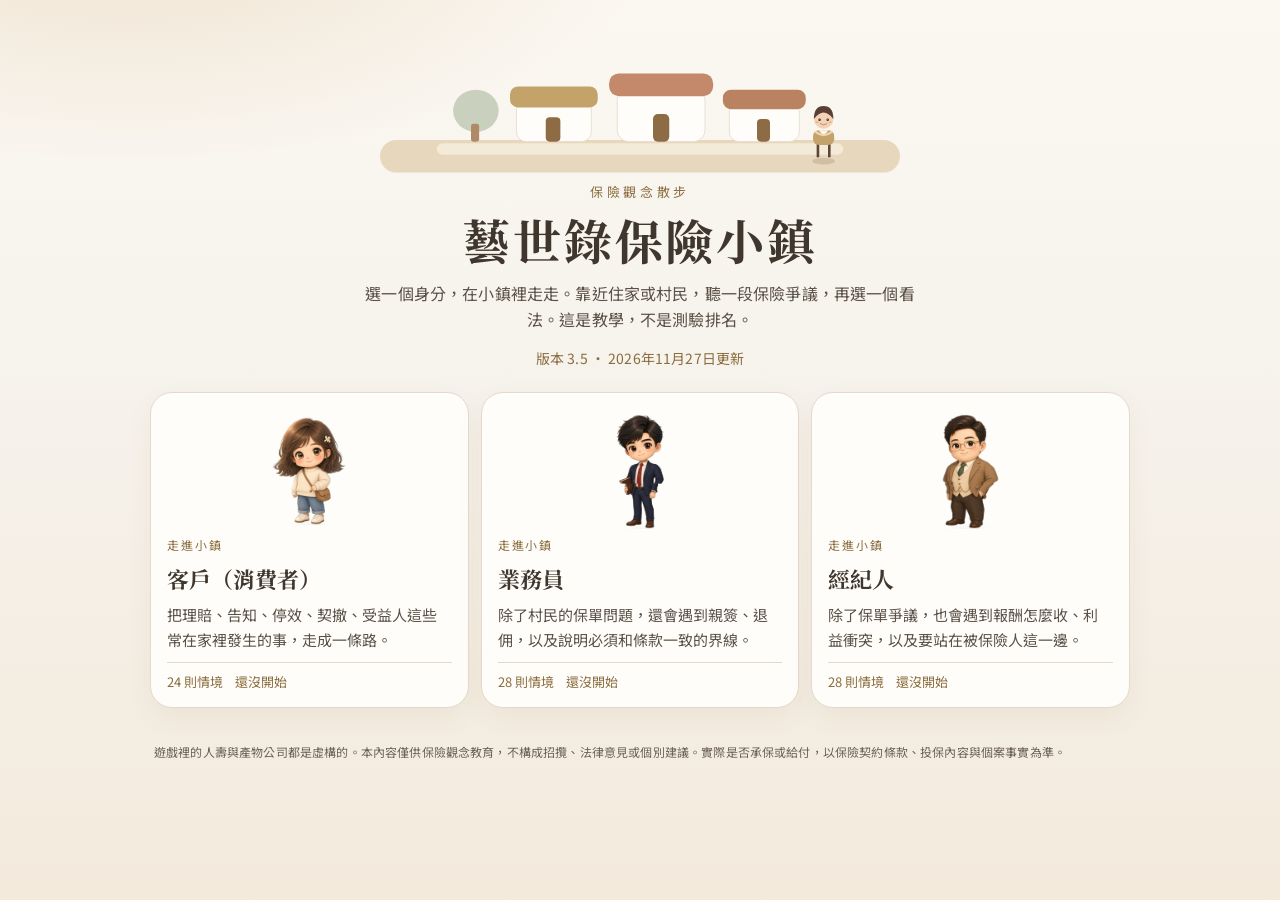
==== commit 16fd601c: "Show other players as optional town ghosts. Sharing stays off until someone chooses a nickname. The " ====
--- a/island/index.html
+++ b/island/index.html
@@ -12,7 +12,7 @@
   <link rel="preconnect" href="https://fonts.googleapis.com">
   <link rel="preconnect" href="https://fonts.gstatic.com" crossorigin>
   <link href="https://fonts.googleapis.com/css2?family=Noto+Sans+TC:wght@400;500;600;700&family=Noto+Serif+TC:wght@600;700&display=swap" rel="stylesheet">
-  <link rel="stylesheet" href="styles.css?v=3.4">
+  <link rel="stylesheet" href="styles.css?v=3.5">
 </head>
 <body>
   <a class="skip" href="#title-main">跳至主要內容</a>
@@ -59,7 +59,7 @@
       <p class="eyebrow">保險觀念散步</p>
       <h1 id="title-main">藝世錄保險小鎮</h1>
       <p class="lede">選一個身分，在小鎮裡走走。靠近住家或村民，聽一段保險爭議，再選一個看法。這是教學，不是測驗排名。</p>
-      <p class="version" id="version-line">版本 3.4 · 2026年11月26日更新</p>
+      <p class="version" id="version-line">版本 3.5 · 2026年11月27日更新</p>
       <div class="roles" role="group" aria-label="選擇身分">
         <button class="role-card" type="button" data-role="consumer">
           <img class="role-full" alt="" data-art="client" width="88" height="120">
@@ -233,6 +233,13 @@
         <button type="button" class="chip" data-font="lg">大</button>
         <button type="button" class="chip" data-font="xl">特大</button>
       </div>
+      <div class="avatar-share">
+        <label for="avatar-nick">分身暱稱</label>
+        <input id="avatar-nick" maxlength="12" autocomplete="off" autocapitalize="off" spellcheck="false" placeholder="2 到 12 個字，不要用真名">
+        <button type="button" class="chip" id="btn-avatar-public" aria-pressed="false">公開我的分身：關</button>
+        <p class="hint">打開後只分享暱稱、外觀、等級和大約位置，不分享其他資料。7 天沒更新會自動刪除。</p>
+        <p class="hint" id="avatar-note" hidden></p>
+      </div>
     </div>
   </div>
 
@@ -280,11 +287,11 @@
   </div>
 
   <noscript><p class="legal">藝世錄保險小鎮需要開啟 JavaScript 才能走動與對話。</p></noscript>
-  <script src="scenarios.js?v=3.4" defer></script>
-  <script src="characters.js?v=3.4" defer></script>
-  <script src="rooms.js?v=3.4" defer></script>
-  <script src="art.js?v=3.4" defer></script>
-  <script src="life.js?v=3.4" defer></script>
-  <script src="game.js?v=3.4" defer></script>
+  <script src="scenarios.js?v=3.5" defer></script>
+  <script src="characters.js?v=3.5" defer></script>
+  <script src="rooms.js?v=3.5" defer></script>
+  <script src="art.js?v=3.5" defer></script>
+  <script src="life.js?v=3.5" defer></script>
+  <script src="game.js?v=3.5" defer></script>
 </body>
 </html>
--- a/island/styles.css
+++ b/island/styles.css
@@ -463,6 +463,31 @@
 .reward p { margin: 6px 0 0; }
 .avatar-btn canvas { width: 100%; height: 100%; display: block; }
 
+.avatar-share {
+  display: grid;
+  gap: 8px;
+  margin-top: 14px;
+}
+
+.avatar-share label { font-weight: 700; }
+
+.avatar-share input {
+  width: 100%;
+  min-height: 44px;
+  border: 1px solid var(--line);
+  border-radius: 12px;
+  padding: 8px 12px;
+  font: inherit;
+  background: #fffdf9;
+}
+
+.avatar-share .hint {
+  margin: 0;
+  color: #5c5148;
+  font-size: 13px;
+  line-height: 1.45;
+}
+
 .menu-actions, .map-list {
   display: flex;
   flex-wrap: wrap;
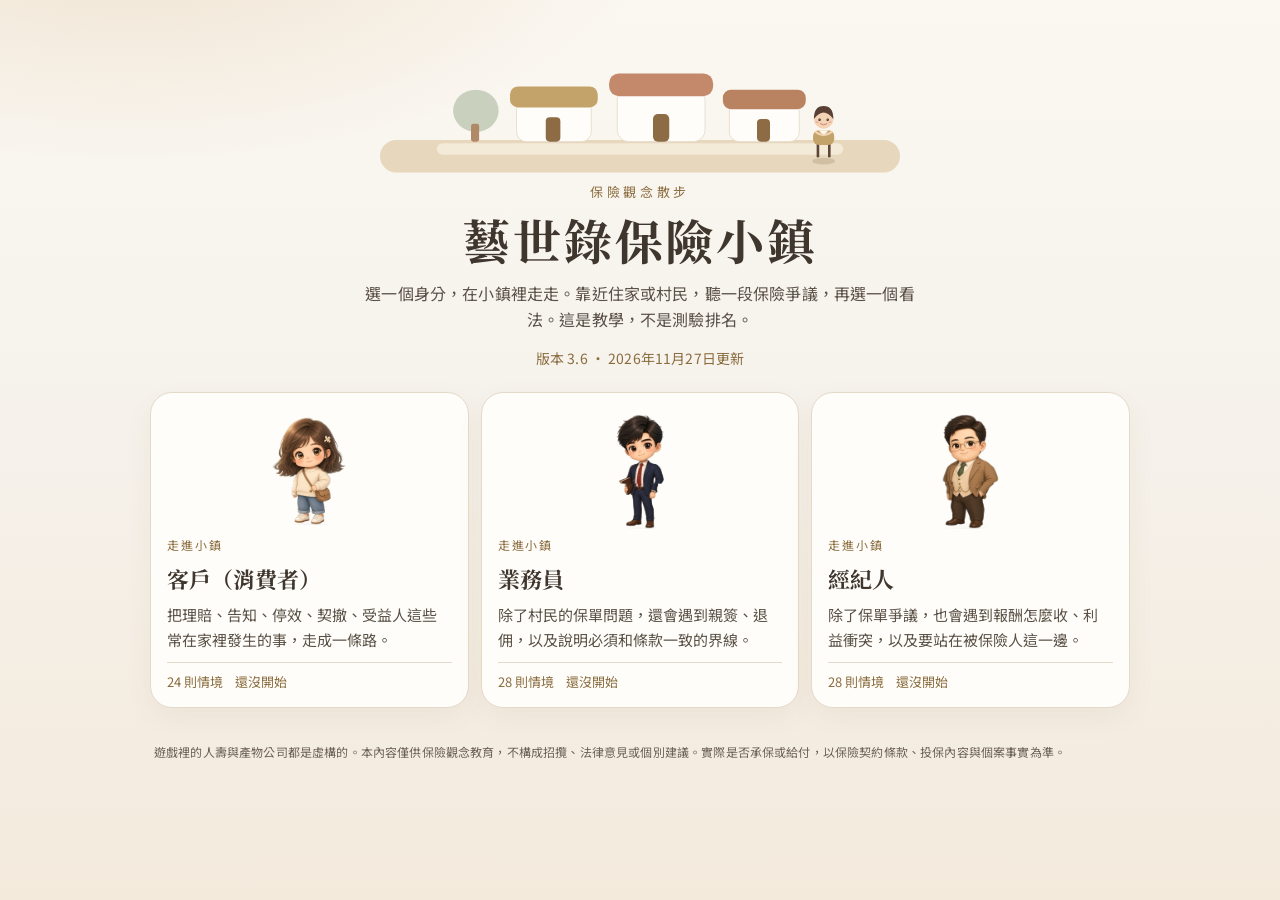
==== commit ccbb8261: "Add the monthly quiz, client tags, and the town guide. Questions unlock by the Taipei date, clients " ====
--- a/island/index.html
+++ b/island/index.html
@@ -12,7 +12,7 @@
   <link rel="preconnect" href="https://fonts.googleapis.com">
   <link rel="preconnect" href="https://fonts.gstatic.com" crossorigin>
   <link href="https://fonts.googleapis.com/css2?family=Noto+Sans+TC:wght@400;500;600;700&family=Noto+Serif+TC:wght@600;700&display=swap" rel="stylesheet">
-  <link rel="stylesheet" href="styles.css?v=3.5">
+  <link rel="stylesheet" href="styles.css?v=3.6">
 </head>
 <body>
   <a class="skip" href="#title-main">跳至主要內容</a>
@@ -59,7 +59,7 @@
       <p class="eyebrow">保險觀念散步</p>
       <h1 id="title-main">藝世錄保險小鎮</h1>
       <p class="lede">選一個身分，在小鎮裡走走。靠近住家或村民，聽一段保險爭議，再選一個看法。這是教學，不是測驗排名。</p>
-      <p class="version" id="version-line">版本 3.5 · 2026年11月27日更新</p>
+      <p class="version" id="version-line">版本 3.6 · 2026年11月27日更新</p>
       <div class="roles" role="group" aria-label="選擇身分">
         <button class="role-card" type="button" data-role="consumer">
           <img class="role-full" alt="" data-art="client" width="88" height="120">
@@ -225,6 +225,7 @@
         <button type="button" class="chip" id="btn-pack">背包</button>
         <button type="button" class="chip" id="btn-clients">客戶簿</button>
         <button type="button" class="chip" id="btn-badges">徽章</button>
+        <button type="button" class="chip" id="btn-guide">小鎮攻略</button>
         <button type="button" class="chip" id="btn-progress">進度</button>
         <button type="button" class="chip" id="btn-role">換身分</button>
         <button type="button" class="chip" id="btn-sound" aria-pressed="false">音效關</button>
@@ -287,11 +288,12 @@
   </div>
 
   <noscript><p class="legal">藝世錄保險小鎮需要開啟 JavaScript 才能走動與對話。</p></noscript>
-  <script src="scenarios.js?v=3.5" defer></script>
-  <script src="characters.js?v=3.5" defer></script>
-  <script src="rooms.js?v=3.5" defer></script>
-  <script src="art.js?v=3.5" defer></script>
-  <script src="life.js?v=3.5" defer></script>
-  <script src="game.js?v=3.5" defer></script>
+  <script src="scenarios.js?v=3.6" defer></script>
+  <script src="characters.js?v=3.6" defer></script>
+  <script src="rooms.js?v=3.6" defer></script>
+  <script src="art.js?v=3.6" defer></script>
+  <script src="life.js?v=3.6" defer></script>
+  <script src="issue.js?v=3.6" defer></script>
+  <script src="game.js?v=3.6" defer></script>
 </body>
 </html>
--- a/island/styles.css
+++ b/island/styles.css
@@ -752,6 +752,15 @@
   color: #fffdf9;
 }
 
+.news-nav select {
+  min-height: 44px;
+  border-radius: 12px;
+  border: 1px solid var(--line);
+  background: #fffdf9;
+  font: inherit;
+  padding: 0 8px;
+}
+
 .news-nav span {
   flex: none;
   min-width: 52px;
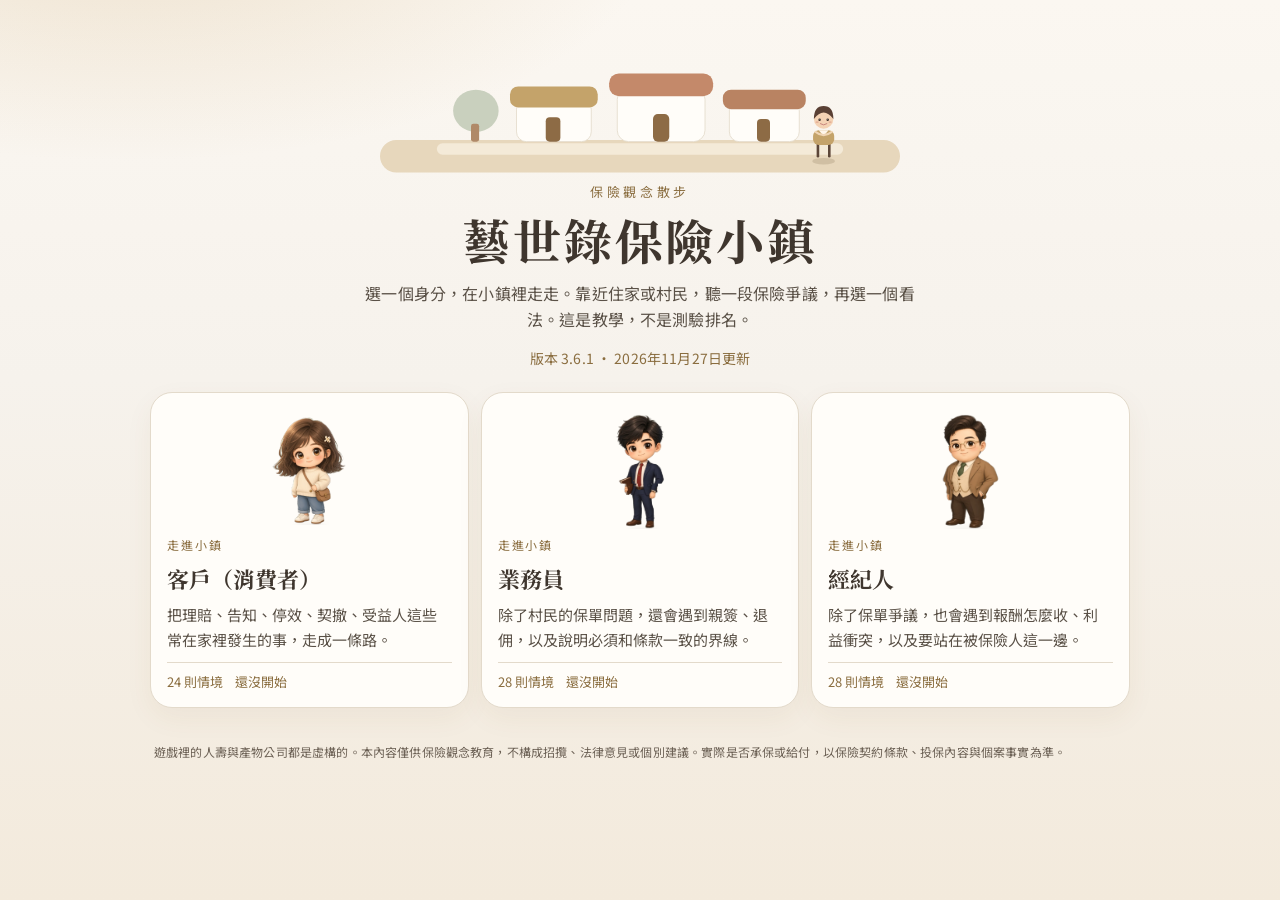
==== commit 38b93d1f: "Keep closed shops visible and shutter only the door. At night the metal gate was covering the whole " ====
--- a/island/index.html
+++ b/island/index.html
@@ -12,7 +12,7 @@
   <link rel="preconnect" href="https://fonts.googleapis.com">
   <link rel="preconnect" href="https://fonts.gstatic.com" crossorigin>
   <link href="https://fonts.googleapis.com/css2?family=Noto+Sans+TC:wght@400;500;600;700&family=Noto+Serif+TC:wght@600;700&display=swap" rel="stylesheet">
-  <link rel="stylesheet" href="styles.css?v=3.6">
+  <link rel="stylesheet" href="styles.css?v=3.6.1">
 </head>
 <body>
   <a class="skip" href="#title-main">跳至主要內容</a>
@@ -59,7 +59,7 @@
       <p class="eyebrow">保險觀念散步</p>
       <h1 id="title-main">藝世錄保險小鎮</h1>
       <p class="lede">選一個身分，在小鎮裡走走。靠近住家或村民，聽一段保險爭議，再選一個看法。這是教學，不是測驗排名。</p>
-      <p class="version" id="version-line">版本 3.6 · 2026年11月27日更新</p>
+      <p class="version" id="version-line">版本 3.6.1 · 2026年11月27日更新</p>
       <div class="roles" role="group" aria-label="選擇身分">
         <button class="role-card" type="button" data-role="consumer">
           <img class="role-full" alt="" data-art="client" width="88" height="120">
@@ -288,12 +288,12 @@
   </div>
 
   <noscript><p class="legal">藝世錄保險小鎮需要開啟 JavaScript 才能走動與對話。</p></noscript>
-  <script src="scenarios.js?v=3.6" defer></script>
-  <script src="characters.js?v=3.6" defer></script>
-  <script src="rooms.js?v=3.6" defer></script>
-  <script src="art.js?v=3.6" defer></script>
-  <script src="life.js?v=3.6" defer></script>
-  <script src="issue.js?v=3.6" defer></script>
-  <script src="game.js?v=3.6" defer></script>
+  <script src="scenarios.js?v=3.6.1" defer></script>
+  <script src="characters.js?v=3.6.1" defer></script>
+  <script src="rooms.js?v=3.6.1" defer></script>
+  <script src="art.js?v=3.6.1" defer></script>
+  <script src="life.js?v=3.6.1" defer></script>
+  <script src="issue.js?v=3.6.1" defer></script>
+  <script src="game.js?v=3.6.1" defer></script>
 </body>
 </html>
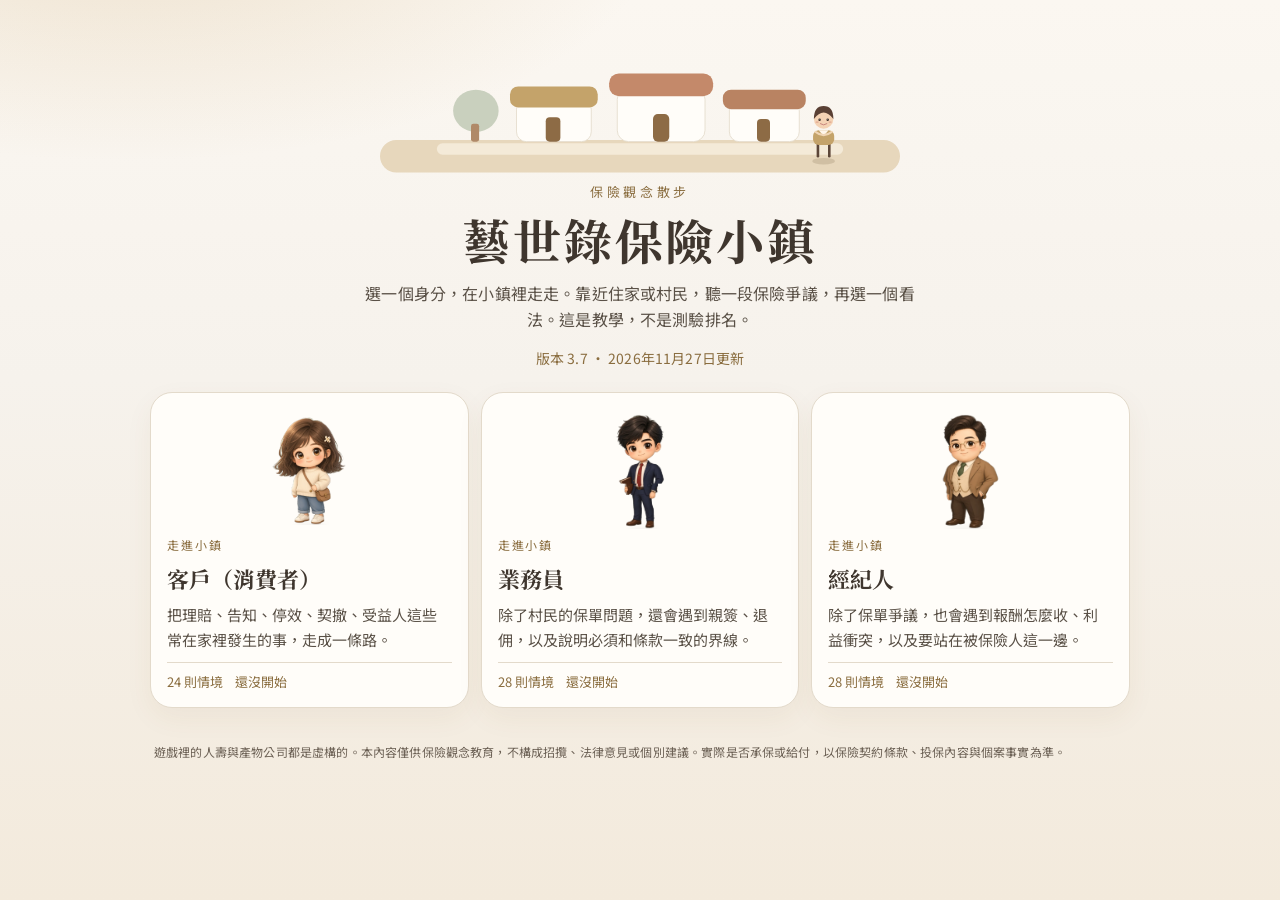
==== commit f35c7c67: "Add the farm, forest, and fishing village. Each zone stays fogged until its level, then connects to " ====
--- a/island/index.html
+++ b/island/index.html
@@ -12,7 +12,7 @@
   <link rel="preconnect" href="https://fonts.googleapis.com">
   <link rel="preconnect" href="https://fonts.gstatic.com" crossorigin>
   <link href="https://fonts.googleapis.com/css2?family=Noto+Sans+TC:wght@400;500;600;700&family=Noto+Serif+TC:wght@600;700&display=swap" rel="stylesheet">
-  <link rel="stylesheet" href="styles.css?v=3.6.1">
+  <link rel="stylesheet" href="styles.css?v=3.7">
 </head>
 <body>
   <a class="skip" href="#title-main">跳至主要內容</a>
@@ -59,7 +59,7 @@
       <p class="eyebrow">保險觀念散步</p>
       <h1 id="title-main">藝世錄保險小鎮</h1>
       <p class="lede">選一個身分，在小鎮裡走走。靠近住家或村民，聽一段保險爭議，再選一個看法。這是教學，不是測驗排名。</p>
-      <p class="version" id="version-line">版本 3.6.1 · 2026年11月27日更新</p>
+      <p class="version" id="version-line">版本 3.7 · 2026年11月27日更新</p>
       <div class="roles" role="group" aria-label="選擇身分">
         <button class="role-card" type="button" data-role="consumer">
           <img class="role-full" alt="" data-art="client" width="88" height="120">
@@ -288,12 +288,12 @@
   </div>
 
   <noscript><p class="legal">藝世錄保險小鎮需要開啟 JavaScript 才能走動與對話。</p></noscript>
-  <script src="scenarios.js?v=3.6.1" defer></script>
-  <script src="characters.js?v=3.6.1" defer></script>
-  <script src="rooms.js?v=3.6.1" defer></script>
-  <script src="art.js?v=3.6.1" defer></script>
-  <script src="life.js?v=3.6.1" defer></script>
-  <script src="issue.js?v=3.6.1" defer></script>
-  <script src="game.js?v=3.6.1" defer></script>
+  <script src="scenarios.js?v=3.7" defer></script>
+  <script src="characters.js?v=3.7" defer></script>
+  <script src="rooms.js?v=3.7" defer></script>
+  <script src="art.js?v=3.7" defer></script>
+  <script src="life.js?v=3.7" defer></script>
+  <script src="issue.js?v=3.7" defer></script>
+  <script src="game.js?v=3.7" defer></script>
 </body>
 </html>
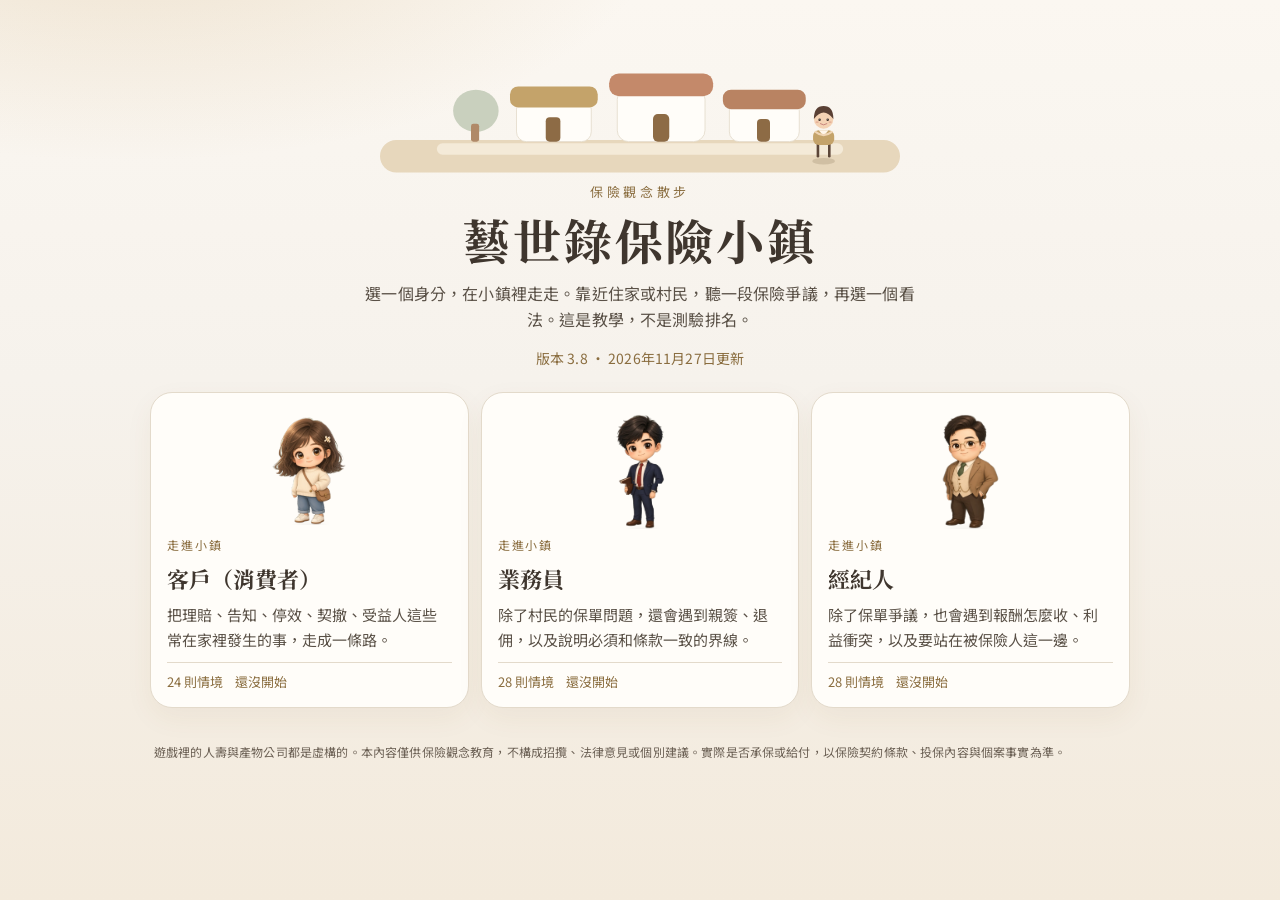
==== commit f87e79be: "Anchor closed-shop shutters to each painted door. Draw the 休息中 grille from per-building door rectang" ====
--- a/island/index.html
+++ b/island/index.html
@@ -12,7 +12,7 @@
   <link rel="preconnect" href="https://fonts.googleapis.com">
   <link rel="preconnect" href="https://fonts.gstatic.com" crossorigin>
   <link href="https://fonts.googleapis.com/css2?family=Noto+Sans+TC:wght@400;500;600;700&family=Noto+Serif+TC:wght@600;700&display=swap" rel="stylesheet">
-  <link rel="stylesheet" href="styles.css?v=3.7">
+  <link rel="stylesheet" href="styles.css?v=3.8">
 </head>
 <body>
   <a class="skip" href="#title-main">跳至主要內容</a>
@@ -59,7 +59,7 @@
       <p class="eyebrow">保險觀念散步</p>
       <h1 id="title-main">藝世錄保險小鎮</h1>
       <p class="lede">選一個身分，在小鎮裡走走。靠近住家或村民，聽一段保險爭議，再選一個看法。這是教學，不是測驗排名。</p>
-      <p class="version" id="version-line">版本 3.7 · 2026年11月27日更新</p>
+      <p class="version" id="version-line">版本 3.8 · 2026年11月27日更新</p>
       <div class="roles" role="group" aria-label="選擇身分">
         <button class="role-card" type="button" data-role="consumer">
           <img class="role-full" alt="" data-art="client" width="88" height="120">
@@ -288,12 +288,12 @@
   </div>
 
   <noscript><p class="legal">藝世錄保險小鎮需要開啟 JavaScript 才能走動與對話。</p></noscript>
-  <script src="scenarios.js?v=3.7" defer></script>
-  <script src="characters.js?v=3.7" defer></script>
-  <script src="rooms.js?v=3.7" defer></script>
-  <script src="art.js?v=3.7" defer></script>
-  <script src="life.js?v=3.7" defer></script>
-  <script src="issue.js?v=3.7" defer></script>
-  <script src="game.js?v=3.7" defer></script>
+  <script src="scenarios.js?v=3.8" defer></script>
+  <script src="characters.js?v=3.8" defer></script>
+  <script src="rooms.js?v=3.8" defer></script>
+  <script src="art.js?v=3.8" defer></script>
+  <script src="life.js?v=3.8" defer></script>
+  <script src="issue.js?v=3.8" defer></script>
+  <script src="game.js?v=3.8" defer></script>
 </body>
 </html>
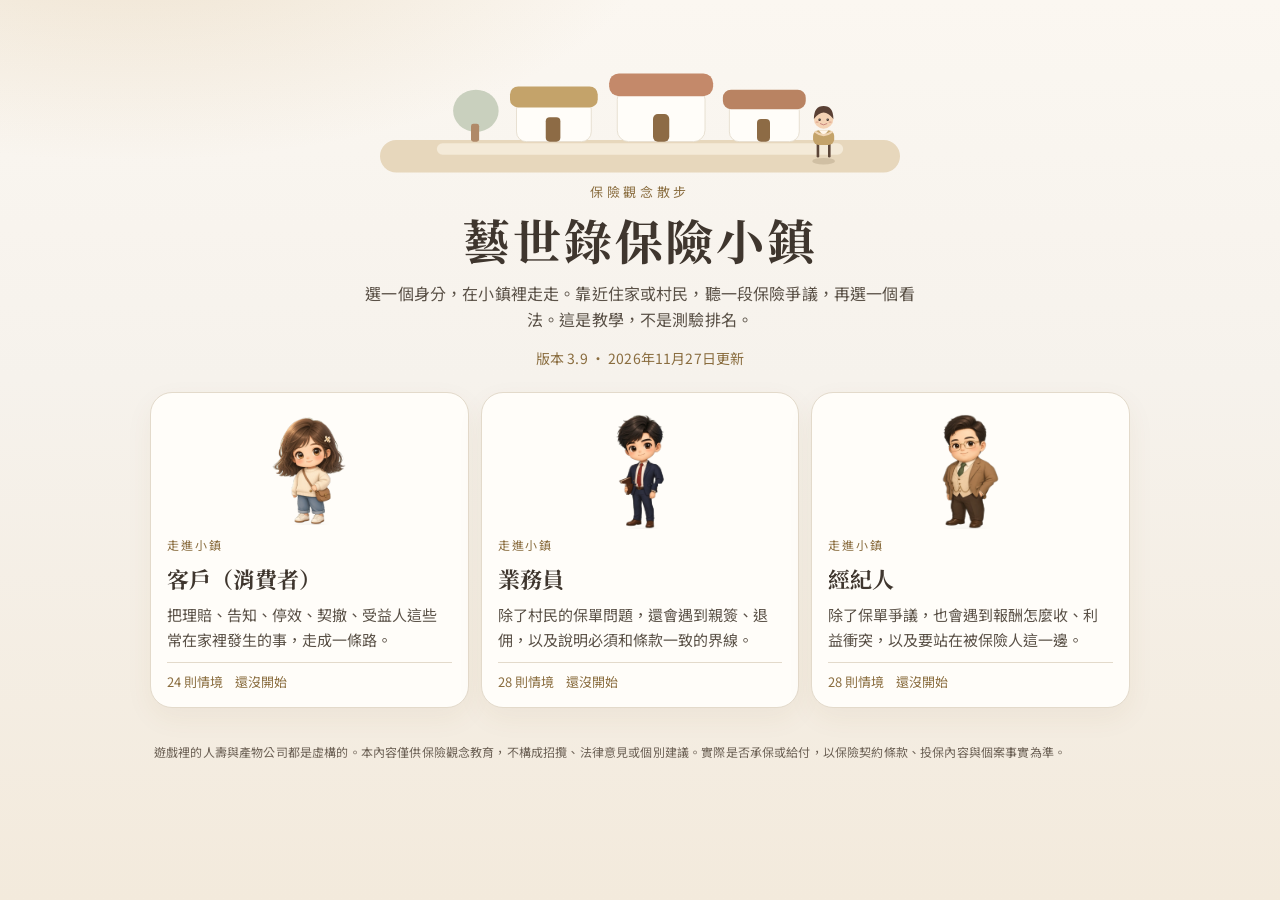
==== commit 243a065f: "Anchor nameplates to painted buildings and clear invisible walls. Nameplates now sit above each pain" ====
--- a/island/index.html
+++ b/island/index.html
@@ -12,7 +12,7 @@
   <link rel="preconnect" href="https://fonts.googleapis.com">
   <link rel="preconnect" href="https://fonts.gstatic.com" crossorigin>
   <link href="https://fonts.googleapis.com/css2?family=Noto+Sans+TC:wght@400;500;600;700&family=Noto+Serif+TC:wght@600;700&display=swap" rel="stylesheet">
-  <link rel="stylesheet" href="styles.css?v=3.8">
+  <link rel="stylesheet" href="styles.css?v=3.9">
 </head>
 <body>
   <a class="skip" href="#title-main">跳至主要內容</a>
@@ -59,7 +59,7 @@
       <p class="eyebrow">保險觀念散步</p>
       <h1 id="title-main">藝世錄保險小鎮</h1>
       <p class="lede">選一個身分，在小鎮裡走走。靠近住家或村民，聽一段保險爭議，再選一個看法。這是教學，不是測驗排名。</p>
-      <p class="version" id="version-line">版本 3.8 · 2026年11月27日更新</p>
+      <p class="version" id="version-line">版本 3.9 · 2026年11月27日更新</p>
       <div class="roles" role="group" aria-label="選擇身分">
         <button class="role-card" type="button" data-role="consumer">
           <img class="role-full" alt="" data-art="client" width="88" height="120">
@@ -288,12 +288,12 @@
   </div>
 
   <noscript><p class="legal">藝世錄保險小鎮需要開啟 JavaScript 才能走動與對話。</p></noscript>
-  <script src="scenarios.js?v=3.8" defer></script>
-  <script src="characters.js?v=3.8" defer></script>
-  <script src="rooms.js?v=3.8" defer></script>
-  <script src="art.js?v=3.8" defer></script>
-  <script src="life.js?v=3.8" defer></script>
-  <script src="issue.js?v=3.8" defer></script>
-  <script src="game.js?v=3.8" defer></script>
+  <script src="scenarios.js?v=3.9" defer></script>
+  <script src="characters.js?v=3.9" defer></script>
+  <script src="rooms.js?v=3.9" defer></script>
+  <script src="art.js?v=3.9" defer></script>
+  <script src="life.js?v=3.9" defer></script>
+  <script src="issue.js?v=3.9" defer></script>
+  <script src="game.js?v=3.9" defer></script>
 </body>
 </html>
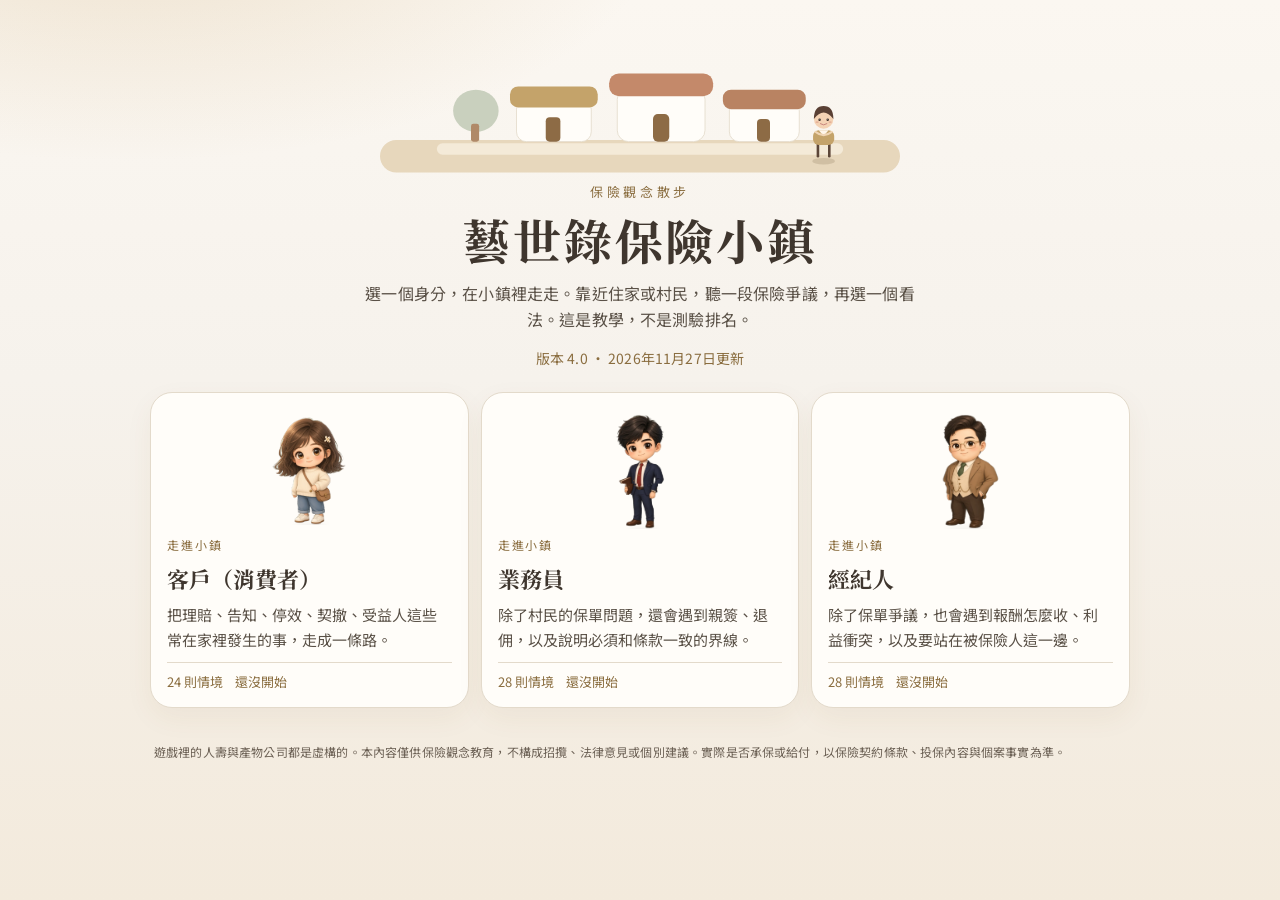
==== commit 6d0618fb: "Add original study, client routes, daily tips, and map guides in v4.0. Wrong answers open a matching" ====
--- a/island/index.html
+++ b/island/index.html
@@ -12,7 +12,7 @@
   <link rel="preconnect" href="https://fonts.googleapis.com">
   <link rel="preconnect" href="https://fonts.gstatic.com" crossorigin>
   <link href="https://fonts.googleapis.com/css2?family=Noto+Sans+TC:wght@400;500;600;700&family=Noto+Serif+TC:wght@600;700&display=swap" rel="stylesheet">
-  <link rel="stylesheet" href="styles.css?v=3.9">
+  <link rel="stylesheet" href="styles.css?v=4.0">
 </head>
 <body>
   <a class="skip" href="#title-main">跳至主要內容</a>
@@ -59,7 +59,7 @@
       <p class="eyebrow">保險觀念散步</p>
       <h1 id="title-main">藝世錄保險小鎮</h1>
       <p class="lede">選一個身分，在小鎮裡走走。靠近住家或村民，聽一段保險爭議，再選一個看法。這是教學，不是測驗排名。</p>
-      <p class="version" id="version-line">版本 3.9 · 2026年11月27日更新</p>
+      <p class="version" id="version-line">版本 4.0 · 2026年11月27日更新</p>
       <div class="roles" role="group" aria-label="選擇身分">
         <button class="role-card" type="button" data-role="consumer">
           <img class="role-full" alt="" data-art="client" width="88" height="120">
@@ -199,13 +199,14 @@
         </div>
         <button type="button" class="icon-btn" id="map-close" aria-label="關閉">×</button>
       </div>
-      <p class="body-copy">拖曳移動，雙指或滾輪縮放。點建築會走過去。紅點是你現在的位置。</p>
+      <p class="body-copy">拖曳移動，雙指或滾輪縮放。點建築或按「帶我去」會走過去。紅點是你現在的位置。</p>
       <canvas id="town-map" aria-label="藝世錄保險小鎮全景地圖"></canvas>
       <div class="map-tools">
         <button type="button" class="chip" id="map-in" aria-label="放大">＋</button>
         <button type="button" class="chip" id="map-out" aria-label="縮小">－</button>
         <button type="button" class="chip" id="map-fit">看全景</button>
       </div>
+      <div id="map-places" class="map-places"></div>
       <div id="map-levels" class="map-levels"></div>
     </div>
   </div>
@@ -225,6 +226,7 @@
         <button type="button" class="chip" id="btn-pack">背包</button>
         <button type="button" class="chip" id="btn-clients">客戶簿</button>
         <button type="button" class="chip" id="btn-badges">徽章</button>
+        <button type="button" class="chip" id="btn-library">圖書館</button>
         <button type="button" class="chip" id="btn-guide">小鎮攻略</button>
         <button type="button" class="chip" id="btn-progress">進度</button>
         <button type="button" class="chip" id="btn-role">換身分</button>
@@ -288,12 +290,13 @@
   </div>
 
   <noscript><p class="legal">藝世錄保險小鎮需要開啟 JavaScript 才能走動與對話。</p></noscript>
-  <script src="scenarios.js?v=3.9" defer></script>
-  <script src="characters.js?v=3.9" defer></script>
-  <script src="rooms.js?v=3.9" defer></script>
-  <script src="art.js?v=3.9" defer></script>
-  <script src="life.js?v=3.9" defer></script>
-  <script src="issue.js?v=3.9" defer></script>
-  <script src="game.js?v=3.9" defer></script>
+  <script src="scenarios.js?v=4.0" defer></script>
+  <script src="characters.js?v=4.0" defer></script>
+  <script src="rooms.js?v=4.0" defer></script>
+  <script src="art.js?v=4.0" defer></script>
+  <script src="life.js?v=4.0" defer></script>
+  <script src="issue.js?v=4.0" defer></script>
+  <script src="learn.js?v=4.0" defer></script>
+  <script src="game.js?v=4.0" defer></script>
 </body>
 </html>
--- a/island/styles.css
+++ b/island/styles.css
@@ -435,12 +435,23 @@
 .radio-pill span { display: block; font-size: 12px; }
 .radio-pill #radio-now { font-weight: 700; }
 
+.map-places {
+  display: flex;
+  flex-wrap: wrap;
+  gap: 6px;
+  margin-top: 10px;
+}
+
+.map-places .chip { font-size: 13px; }
+
 .map-levels {
   flex: none;
   margin-top: 8px;
   font-size: 13px;
   line-height: 1.45;
 }
+
+.rank-filters { display: flex; flex-wrap: wrap; gap: 6px; margin: 8px 0; }
 
 .map-levels p { margin: 0 0 4px; }
 
